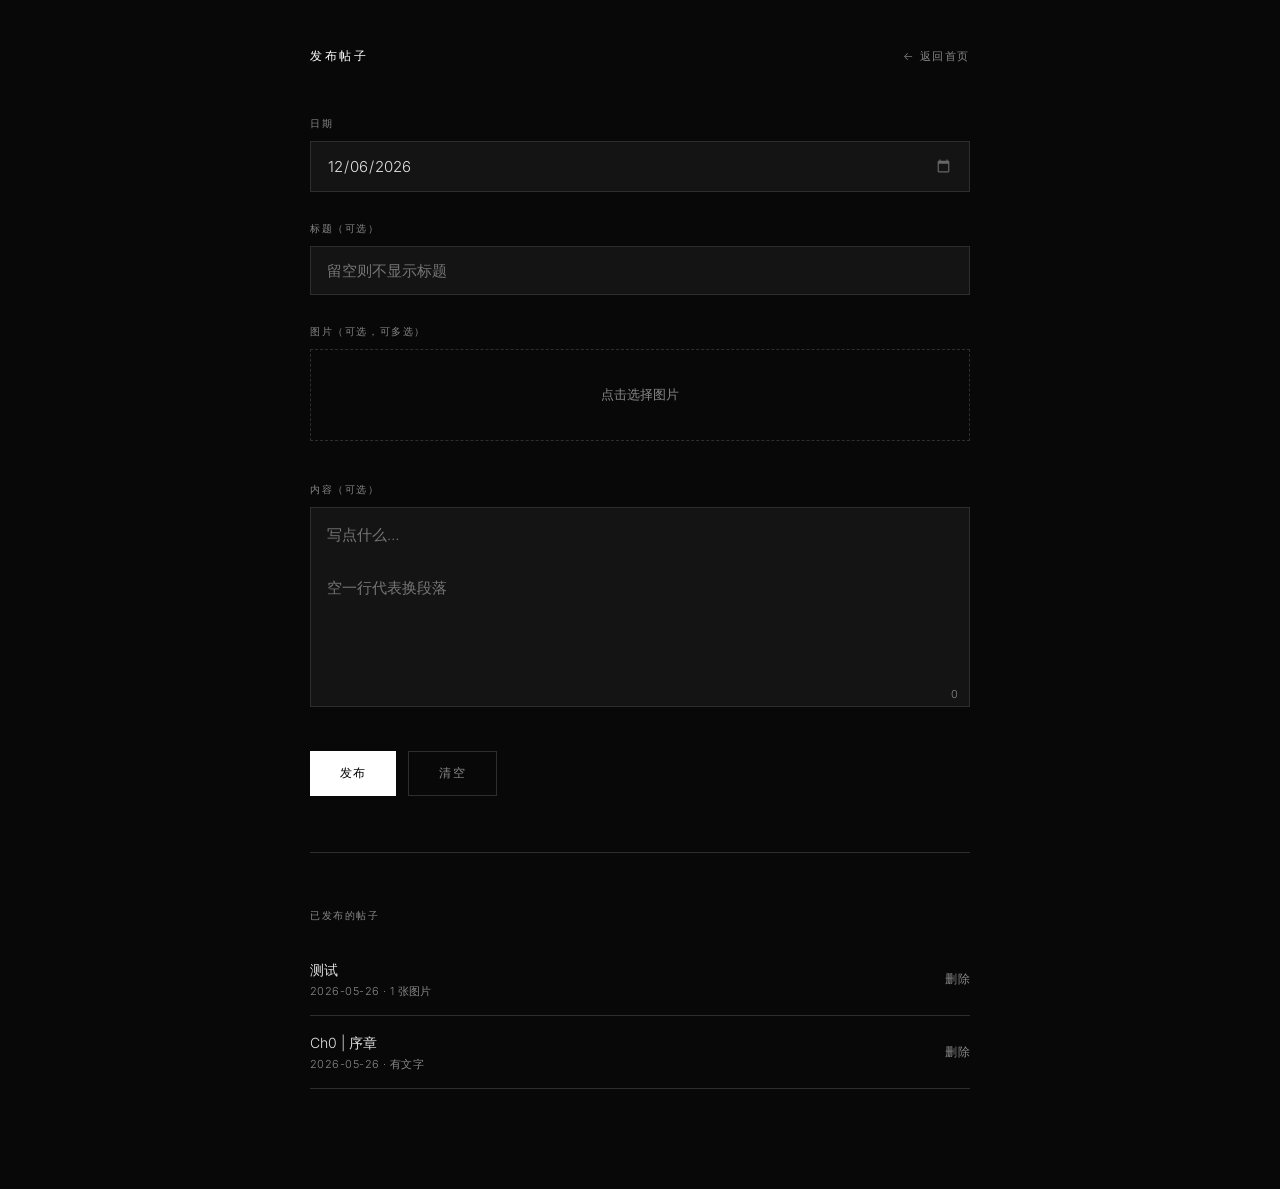
==== personal-website/admin.html @ 04aef4e5 "Add files via upload" ====
<!DOCTYPE html>
<html lang="zh-CN">
<head>
  <meta charset="UTF-8">
  <meta name="viewport" content="width=device-width, initial-scale=1.0">
  <title>发布帖子 · 枝山</title>
  <link rel="preconnect" href="https://fonts.googleapis.com">
  <link href="https://fonts.googleapis.com/css2?family=Inter:wght@300;400;500&display=swap" rel="stylesheet">
  <style>
    *, *::before, *::after { box-sizing: border-box; margin: 0; padding: 0; }

    :root {
      --bg: #080808;
      --surface: #141414;
      --border: #2e2e2e;
      --text: #e0e0e0;
      --text-muted: #888;
      --accent: #fff;
      --success: #5a9;
      --error: #e55;
    }

    body {
      background: var(--bg);
      color: var(--text);
      font-family: 'Inter', sans-serif;
      font-weight: 300;
      min-height: 100vh;
      padding: 48px 20px 100px;
    }

    .container { max-width: 660px; margin: 0 auto; }

    .top-bar {
      display: flex;
      justify-content: space-between;
      align-items: center;
      margin-bottom: 52px;
    }

    h1 {
      font-size: 12px;
      font-weight: 400;
      letter-spacing: 0.22em;
      text-transform: uppercase;
      color: var(--accent);
    }

    .back-link {
      font-size: 11px;
      letter-spacing: 0.14em;
      text-transform: uppercase;
      color: var(--text-muted);
      text-decoration: none;
      transition: color 0.18s;
    }
    .back-link:hover { color: var(--accent); }

    /* ── Form ── */
    .form-group { margin-bottom: 30px; }

    label {
      display: block;
      font-size: 10px;
      letter-spacing: 0.16em;
      text-transform: uppercase;
      color: var(--text-muted);
      margin-bottom: 10px;
    }

    input[type="text"],
    input[type="date"],
    textarea {
      width: 100%;
      background: var(--surface);
      border: 1px solid var(--border);
      color: var(--text);
      font-family: 'Inter', sans-serif;
      font-size: 15px;
      font-weight: 300;
      padding: 14px 16px;
      outline: none;
      transition: border 0.18s;
      resize: none;
      -webkit-appearance: none;
    }
    input[type="text"]:focus,
    input[type="date"]:focus,
    textarea:focus { border-color: #3a3a3a; }
    textarea { min-height: 200px; line-height: 1.75; }

    input[type="date"]::-webkit-calendar-picker-indicator {
      filter: invert(0.4);
      cursor: pointer;
    }

    /* ── Image upload ── */
    .upload-area {
      border: 1px dashed var(--border);
      padding: 36px;
      text-align: center;
      cursor: pointer;
      transition: border 0.18s;
    }
    .upload-area:hover { border-color: #3a3a3a; }
    .upload-area p { color: var(--text-muted); font-size: 13px; }
    .upload-area input { display: none; }

    #image-previews {
      display: flex;
      flex-wrap: wrap;
      gap: 8px;
      margin-top: 12px;
    }
    .preview-item { position: relative; width: 96px; height: 96px; }
    .preview-item img {
      width: 100%; height: 100%;
      object-fit: cover;
      filter: brightness(0.75);
      display: block;
    }
    .remove-img {
      position: absolute; top: 4px; right: 4px;
      background: rgba(0,0,0,0.75);
      border: none; color: #fff;
      width: 22px; height: 22px;
      font-size: 14px; cursor: pointer;
      display: flex; align-items: center; justify-content: center;
    }

    /* ── Char count ── */
    .textarea-wrap { position: relative; }
    .char-count {
      position: absolute;
      bottom: 10px;
      right: 12px;
      font-size: 11px;
      font-family: 'Inter', sans-serif;
      color: var(--text-muted);
      pointer-events: none;
      letter-spacing: 0.04em;
    }

    /* ── Buttons ── */
    .btn {
      display: inline-block;
      padding: 13px 30px;
      font-family: 'Inter', sans-serif;
      font-size: 12px;
      font-weight: 400;
      letter-spacing: 0.1em;
      cursor: pointer;
      transition: all 0.18s;
      border: none;
      text-transform: uppercase;
    }
    .btn-primary { background: var(--accent); color: #000; }
    .btn-primary:hover { background: #d8d8d8; }
    .btn-primary:disabled { background: #333; color: #666; cursor: not-allowed; }
    .btn-ghost {
      background: transparent;
      color: var(--text-muted);
      border: 1px solid var(--border);
    }
    .btn-ghost:hover { border-color: #3a3a3a; color: var(--text); }
    .btn-delete {
      background: transparent; border: none;
      color: var(--text-muted);
      font-size: 12px; font-family: 'Inter', sans-serif;
      cursor: pointer; padding: 4px 0;
      letter-spacing: 0.04em;
      transition: color 0.15s;
    }
    .btn-delete:hover { color: var(--error); }

    /* ── Status ── */
    #status {
      font-size: 13px;
      padding: 12px 16px;
      display: none;
      margin-top: 20px;
      letter-spacing: 0.02em;
    }
    #status.success {
      background: rgba(85,170,120,0.08);
      color: var(--success);
      border: 1px solid rgba(85,170,120,0.25);
    }
    #status.error {
      background: rgba(220,80,80,0.08);
      color: var(--error);
      border: 1px solid rgba(220,80,80,0.2);
    }

    .form-actions { display: flex; gap: 12px; margin-top: 40px; }
    .divider { border: none; border-top: 1px solid var(--border); margin: 56px 0; }

    /* ── Posts list ── */
    #posts-section h2 {
      font-size: 10px;
      letter-spacing: 0.16em;
      text-transform: uppercase;
      color: var(--text-muted);
      margin-bottom: 20px;
      font-weight: 400;
    }
    .post-item {
      display: flex;
      justify-content: space-between;
      align-items: center;
      padding: 16px 0;
      border-bottom: 1px solid var(--border);
    }
    .post-item-title { font-size: 14px; color: var(--text); line-height: 1.5; }
    .post-item-meta { font-size: 11px; color: var(--text-muted); margin-top: 4px; letter-spacing: 0.04em; }
  </style>
</head>
<body>
  <div class="container">
    <div class="top-bar">
      <h1>发布帖子</h1>
      <a href="index.html" class="back-link">← 返回首页</a>
    </div>

    <div class="form-group">
      <label>日期</label>
      <input type="date" id="post-date">
    </div>

    <div class="form-group">
      <label>标题（可选）</label>
      <input type="text" id="post-title" placeholder="留空则不显示标题">
    </div>

    <div class="form-group">
      <label>图片（可选，可多选）</label>
      <div class="upload-area" onclick="document.getElementById('image-input').click()">
        <p>点击选择图片</p>
        <input type="file" id="image-input" accept="image/*" multiple onchange="handleImages(this)">
      </div>
      <div id="image-previews"></div>
    </div>

    <div class="form-group">
      <label>内容（可选）</label>
      <div class="textarea-wrap">
        <textarea id="post-content" placeholder="写点什么…&#10;&#10;空一行代表换段落" oninput="updateCount(this)"></textarea>
        <span class="char-count" id="char-count">0</span>
      </div>
    </div>

    <div id="status"></div>

    <div class="form-actions">
      <button class="btn btn-primary" id="publish-btn" onclick="publishPost()">发布</button>
      <button class="btn btn-ghost" onclick="clearForm()">清空</button>
    </div>

    <hr class="divider">

    <div id="posts-section">
      <h2>已发布的帖子</h2>
      <div id="posts-list"></div>
    </div>
  </div>

  <script>
    let selectedImages = [];
    let postsData = { posts: [] };

    const today = new Date().toISOString().split('T')[0];
    document.getElementById('post-date').value = today;

    // ── 页面加载时读取帖子 ──
    async function loadPosts() {
      try {
        const res = await fetch('posts.json?t=' + Date.now());
        postsData = await res.json();
        renderPostsList();
      } catch (e) {
        postsData = { posts: [] };
        renderPostsList();
      }
    }

    function renderPostsList() {
      const list = document.getElementById('posts-list');
      if (!postsData.posts.length) {
        list.innerHTML = '<p style="color:#444;font-size:13px;padding:16px 0">还没有帖子</p>';
        return;
      }
      list.innerHTML = postsData.posts.map((p, i) => {
        const preview = p.title || (p.content ? p.content.substring(0, 36) + '…' : '[ 图片帖子 ]');
        const meta = [p.date, p.images?.length ? p.images.length + ' 张图片' : '', p.content ? '有文字' : ''].filter(Boolean).join(' · ');
        return `
          <div class="post-item">
            <div>
              <div class="post-item-title">${escapeHtml(preview)}</div>
              <div class="post-item-meta">${meta}</div>
            </div>
            <button class="btn-delete" onclick="deletePost(${i})">删除</button>
          </div>`;
      }).join('');
    }

    // ── 图片处理 ──
    function handleImages(input) {
      selectedImages = [...selectedImages, ...Array.from(input.files)];
      input.value = '';
      renderPreviews();
    }

    function renderPreviews() {
      document.getElementById('image-previews').innerHTML =
        selectedImages.map((f, i) => `
          <div class="preview-item">
            <img src="${URL.createObjectURL(f)}" alt="">
            <button class="remove-img" onclick="removeImage(${i})">×</button>
          </div>`).join('');
    }

    function removeImage(i) {
      selectedImages.splice(i, 1);
      renderPreviews();
    }

    // ── 发布 ──
    async function publishPost() {
      const title   = document.getElementById('post-title').value.trim();
      const content = document.getElementById('post-content').value.trim();
      const date    = document.getElementById('post-date').value;

      if (!title && !content && selectedImages.length === 0) {
        showStatus('请至少填写标题、内容或选择图片', 'error'); return;
      }
      if (!date) { showStatus('请选择日期', 'error'); return; }

      const btn = document.getElementById('publish-btn');
      btn.disabled = true;
      btn.textContent = '发布中…';

      try {
        // 上传图片
        const imageNames = [];
        if (selectedImages.length > 0) {
          const formData = new FormData();
          selectedImages.forEach(f => formData.append('images', f));
          const res = await fetch('/api/images', { method: 'POST', body: formData });
          const data = await res.json();
          if (!data.ok) throw new Error(data.error);
          imageNames.push(...data.files);
        }

        // 确定类型
        let type = 'text';
        if (imageNames.length && content) type = 'both';
        else if (imageNames.length)       type = 'image';

        // 新帖子
        const maxId = postsData.posts.reduce((m, p) => Math.max(m, parseInt(p.id) || 0), 0);
        postsData.posts.unshift({ id: String(maxId + 1), date, title, content, images: imageNames, type });

        // 保存 posts.json
        const res = await fetch('/api/posts', {
          method: 'POST',
          headers: { 'Content-Type': 'application/json' },
          body: JSON.stringify(postsData)
        });
        const data = await res.json();
        if (!data.ok) throw new Error(data.error);

        showStatus('✓ 发布成功！', 'success');
        clearForm();
        renderPostsList();

      } catch (e) {
        showStatus('发布失败：' + e.message, 'error');
      } finally {
        btn.disabled = false;
        btn.textContent = '发布';
      }
    }

    // ── 删除 ──
    async function deletePost(i) {
      if (!confirm('确认删除这条帖子？')) return;
      postsData.posts.splice(i, 1);
      try {
        const res = await fetch('/api/posts', {
          method: 'POST',
          headers: { 'Content-Type': 'application/json' },
          body: JSON.stringify(postsData)
        });
        const data = await res.json();
        if (!data.ok) throw new Error(data.error);
        renderPostsList();
        showStatus('已删除', 'success');
      } catch (e) {
        showStatus('删除失败：' + e.message, 'error');
      }
    }

    // ── 清空 ──
    function clearForm() {
      document.getElementById('post-title').value = '';
      document.getElementById('post-content').value = '';
      document.getElementById('post-date').value = today;
      document.getElementById('char-count').textContent = '0';
      selectedImages = [];
      document.getElementById('image-previews').innerHTML = '';
    }

    function showStatus(msg, type) {
      const el = document.getElementById('status');
      el.innerHTML = type === 'success'
        ? `${msg} <a href="index.html" style="color:inherit;text-decoration:underline;margin-left:8px;">查看首页 →</a>`
        : escapeHtml(msg);
      el.className = type;
      el.style.display = 'block';
      if (type === 'success') setTimeout(() => el.style.display = 'none', 6000);
    }

    function updateCount(el) {
      document.getElementById('char-count').textContent = el.value.length;
    }

    function escapeHtml(s) {
      return String(s).replace(/&/g,'&amp;').replace(/</g,'&lt;').replace(/>/g,'&gt;');
    }

    loadPosts();
  </script>
</body>
</html>
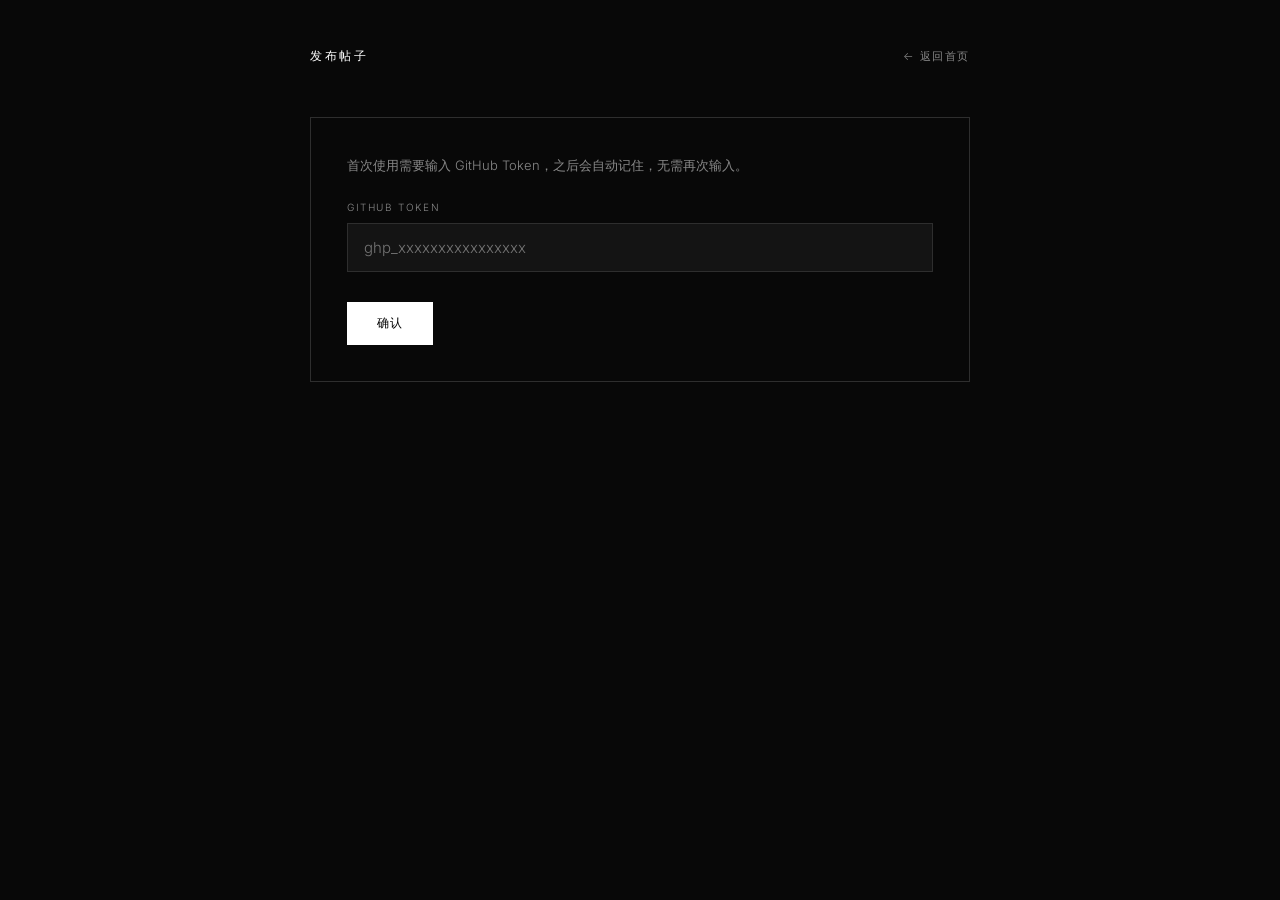
==== commit d2141fda: "Update admin.html" ====
--- a/personal-website/admin.html
+++ b/personal-website/admin.html
@@ -56,7 +56,22 @@
     }
     .back-link:hover { color: var(--accent); }
 
+    /* ── Setup ── */
+    #setup {
+      border: 1px solid var(--border);
+      padding: 36px;
+      margin-bottom: 0;
+    }
+    #setup p {
+      font-size: 13px;
+      color: var(--text-muted);
+      line-height: 1.8;
+      margin-bottom: 24px;
+    }
+
     /* ── Form ── */
+    #form-section { display: none; }
+
     .form-group { margin-bottom: 30px; }
 
     label {
@@ -70,6 +85,7 @@
 
     input[type="text"],
     input[type="date"],
+    input[type="password"],
     textarea {
       width: 100%;
       background: var(--surface);
@@ -84,14 +100,24 @@
       resize: none;
       -webkit-appearance: none;
     }
-    input[type="text"]:focus,
-    input[type="date"]:focus,
-    textarea:focus { border-color: #3a3a3a; }
+    input:focus, textarea:focus { border-color: #3a3a3a; }
     textarea { min-height: 200px; line-height: 1.75; }
 
     input[type="date"]::-webkit-calendar-picker-indicator {
       filter: invert(0.4);
       cursor: pointer;
+    }
+
+    /* ── Textarea with char count ── */
+    .textarea-wrap { position: relative; }
+    .char-count {
+      position: absolute;
+      bottom: 10px;
+      right: 12px;
+      font-size: 11px;
+      color: var(--text-muted);
+      pointer-events: none;
+      letter-spacing: 0.04em;
     }
 
     /* ── Image upload ── */
@@ -126,19 +152,6 @@
       width: 22px; height: 22px;
       font-size: 14px; cursor: pointer;
       display: flex; align-items: center; justify-content: center;
-    }
-
-    /* ── Char count ── */
-    .textarea-wrap { position: relative; }
-    .char-count {
-      position: absolute;
-      bottom: 10px;
-      right: 12px;
-      font-size: 11px;
-      font-family: 'Inter', sans-serif;
-      color: var(--text-muted);
-      pointer-events: none;
-      letter-spacing: 0.04em;
     }
 
     /* ── Buttons ── */
@@ -191,6 +204,11 @@
       color: var(--error);
       border: 1px solid rgba(220,80,80,0.2);
     }
+    #status.loading {
+      background: rgba(255,255,255,0.04);
+      color: var(--text-muted);
+      border: 1px solid var(--border);
+    }
 
     .form-actions { display: flex; gap: 12px; margin-top: 40px; }
     .divider { border: none; border-top: 1px solid var(--border); margin: 56px 0; }
@@ -222,64 +240,156 @@
       <a href="index.html" class="back-link">← 返回首页</a>
     </div>
 
-    <div class="form-group">
-      <label>日期</label>
-      <input type="date" id="post-date">
+    <!-- 首次使用：输入 Token -->
+    <div id="setup">
+      <p>首次使用需要输入 GitHub Token，之后会自动记住，无需再次输入。</p>
+      <div class="form-group">
+        <label>GitHub Token</label>
+        <input type="password" id="token-input" placeholder="ghp_xxxxxxxxxxxxxxxx">
+      </div>
+      <button class="btn btn-primary" onclick="saveToken()">确认</button>
     </div>
 
-    <div class="form-group">
-      <label>标题（可选）</label>
-      <input type="text" id="post-title" placeholder="留空则不显示标题">
-    </div>
-
-    <div class="form-group">
-      <label>图片（可选，可多选）</label>
-      <div class="upload-area" onclick="document.getElementById('image-input').click()">
-        <p>点击选择图片</p>
-        <input type="file" id="image-input" accept="image/*" multiple onchange="handleImages(this)">
-      </div>
-      <div id="image-previews"></div>
-    </div>
-
-    <div class="form-group">
-      <label>内容（可选）</label>
-      <div class="textarea-wrap">
-        <textarea id="post-content" placeholder="写点什么…&#10;&#10;空一行代表换段落" oninput="updateCount(this)"></textarea>
-        <span class="char-count" id="char-count">0</span>
-      </div>
-    </div>
-
-    <div id="status"></div>
-
-    <div class="form-actions">
-      <button class="btn btn-primary" id="publish-btn" onclick="publishPost()">发布</button>
-      <button class="btn btn-ghost" onclick="clearForm()">清空</button>
-    </div>
-
-    <hr class="divider">
-
-    <div id="posts-section">
-      <h2>已发布的帖子</h2>
-      <div id="posts-list"></div>
+    <!-- 发帖表单 -->
+    <div id="form-section">
+
+      <div class="form-group">
+        <label>日期</label>
+        <input type="date" id="post-date">
+      </div>
+
+      <div class="form-group">
+        <label>标题（可选）</label>
+        <input type="text" id="post-title" placeholder="留空则不显示标题">
+      </div>
+
+      <div class="form-group">
+        <label>图片（可选，可多选）</label>
+        <div class="upload-area" onclick="document.getElementById('image-input').click()">
+          <p>点击选择图片</p>
+          <input type="file" id="image-input" accept="image/*" multiple onchange="handleImages(this)">
+        </div>
+        <div id="image-previews"></div>
+      </div>
+
+      <div class="form-group">
+        <label>内容（可选）</label>
+        <div class="textarea-wrap">
+          <textarea id="post-content" placeholder="写点什么…&#10;&#10;空一行代表换段落" oninput="updateCount(this)"></textarea>
+          <span class="char-count" id="char-count">0</span>
+        </div>
+      </div>
+
+      <div id="status"></div>
+
+      <div class="form-actions">
+        <button class="btn btn-primary" id="publish-btn" onclick="publishPost()">发布</button>
+        <button class="btn btn-ghost" onclick="clearForm()">清空</button>
+      </div>
+
+      <hr class="divider">
+
+      <div id="posts-section">
+        <h2>已发布的帖子</h2>
+        <div id="posts-list"></div>
+      </div>
     </div>
   </div>
 
   <script>
+    const OWNER = 'xinmaxine11-code';
+    const REPO  = 'zhishan';
+    const BRANCH = 'main';
+
+    let postsData = { posts: [] };
+    let postsSha  = null;
     let selectedImages = [];
-    let postsData = { posts: [] };
 
     const today = new Date().toISOString().split('T')[0];
     document.getElementById('post-date').value = today;
 
-    // ── 页面加载时读取帖子 ──
+    // ── 初始化 ──
+    (function init() {
+      const token = localStorage.getItem('gh_token');
+      if (token) {
+        document.getElementById('setup').style.display = 'none';
+        document.getElementById('form-section').style.display = 'block';
+        loadPosts();
+      }
+    })();
+
+    function saveToken() {
+      const token = document.getElementById('token-input').value.trim();
+      if (!token) { alert('请输入 Token'); return; }
+      localStorage.setItem('gh_token', token);
+      document.getElementById('setup').style.display = 'none';
+      document.getElementById('form-section').style.display = 'block';
+      loadPosts();
+    }
+
+    // ── GitHub API ──
+    async function ghRequest(method, path, body = null) {
+      const token = localStorage.getItem('gh_token');
+      const opts = {
+        method,
+        headers: {
+          'Authorization': `token ${token}`,
+          'Accept': 'application/vnd.github.v3+json',
+          'Content-Type': 'application/json'
+        }
+      };
+      if (body) opts.body = JSON.stringify(body);
+      const res = await fetch(`https://api.github.com${path}`, opts);
+      if (!res.ok) {
+        const err = await res.json().catch(() => ({}));
+        throw new Error(err.message || `HTTP ${res.status}`);
+      }
+      return res.json();
+    }
+
+    async function getFile(filePath) {
+      const data = await ghRequest('GET', `/repos/${OWNER}/${REPO}/contents/${filePath}`);
+      return {
+        content: decodeURIComponent(escape(atob(data.content.replace(/\n/g, '')))),
+        sha: data.sha
+      };
+    }
+
+    async function putFile(filePath, content, sha, message) {
+      const encoded = btoa(unescape(encodeURIComponent(content)));
+      const body = { message, content: encoded, branch: BRANCH };
+      if (sha) body.sha = sha;
+      await ghRequest('PUT', `/repos/${OWNER}/${REPO}/contents/${filePath}`, body);
+    }
+
+    async function uploadImage(filename, arrayBuffer) {
+      let sha = null;
+      try {
+        const existing = await ghRequest('GET', `/repos/${OWNER}/${REPO}/contents/images/${filename}`);
+        sha = existing.sha;
+      } catch (e) {}
+
+      const bytes = new Uint8Array(arrayBuffer);
+      let binary = '';
+      for (let i = 0; i < bytes.length; i++) binary += String.fromCharCode(bytes[i]);
+      const base64 = btoa(binary);
+
+      const body = { message: `上传图片 ${filename}`, content: base64, branch: BRANCH };
+      if (sha) body.sha = sha;
+      await ghRequest('PUT', `/repos/${OWNER}/${REPO}/contents/images/${filename}`, body);
+    }
+
+    // ── 读取帖子 ──
     async function loadPosts() {
+      showStatus('正在加载…', 'loading');
       try {
-        const res = await fetch('posts.json?t=' + Date.now());
-        postsData = await res.json();
+        const { content, sha } = await getFile('posts.json');
+        postsData = JSON.parse(content);
+        postsSha  = sha;
         renderPostsList();
+        document.getElementById('status').style.display = 'none';
       } catch (e) {
-        postsData = { posts: [] };
-        renderPostsList();
+        showStatus('加载失败：' + e.message, 'error');
       }
     }
 
@@ -340,36 +450,32 @@
       btn.textContent = '发布中…';
 
       try {
-        // 上传图片
+        showStatus('正在上传图片…', 'loading');
+
         const imageNames = [];
-        if (selectedImages.length > 0) {
-          const formData = new FormData();
-          selectedImages.forEach(f => formData.append('images', f));
-          const res = await fetch('/api/images', { method: 'POST', body: formData });
-          const data = await res.json();
-          if (!data.ok) throw new Error(data.error);
-          imageNames.push(...data.files);
+        for (const file of selectedImages) {
+          const safeName = `${Date.now()}-${file.name.replace(/[^a-zA-Z0-9._-]/g, '_')}`;
+          const buffer = await file.arrayBuffer();
+          await uploadImage(safeName, buffer);
+          imageNames.push(safeName);
         }
 
-        // 确定类型
+        showStatus('正在保存帖子…', 'loading');
+
         let type = 'text';
         if (imageNames.length && content) type = 'both';
         else if (imageNames.length)       type = 'image';
 
-        // 新帖子
         const maxId = postsData.posts.reduce((m, p) => Math.max(m, parseInt(p.id) || 0), 0);
         postsData.posts.unshift({ id: String(maxId + 1), date, title, content, images: imageNames, type });
 
-        // 保存 posts.json
-        const res = await fetch('/api/posts', {
-          method: 'POST',
-          headers: { 'Content-Type': 'application/json' },
-          body: JSON.stringify(postsData)
-        });
-        const data = await res.json();
-        if (!data.ok) throw new Error(data.error);
-
-        showStatus('✓ 发布成功！', 'success');
+        await putFile('posts.json', JSON.stringify(postsData, null, 2), postsSha, '发布新帖子');
+
+        // 刷新 SHA
+        const { sha } = await getFile('posts.json');
+        postsSha = sha;
+
+        showStatus('✓ 发布成功！Netlify 正在自动部署，约 1 分钟后线上生效。', 'success');
         clearForm();
         renderPostsList();
 
@@ -386,21 +492,17 @@
       if (!confirm('确认删除这条帖子？')) return;
       postsData.posts.splice(i, 1);
       try {
-        const res = await fetch('/api/posts', {
-          method: 'POST',
-          headers: { 'Content-Type': 'application/json' },
-          body: JSON.stringify(postsData)
-        });
-        const data = await res.json();
-        if (!data.ok) throw new Error(data.error);
+        await putFile('posts.json', JSON.stringify(postsData, null, 2), postsSha, '删除帖子');
+        const { sha } = await getFile('posts.json');
+        postsSha = sha;
         renderPostsList();
-        showStatus('已删除', 'success');
+        showStatus('已删除，约 1 分钟后线上生效', 'success');
       } catch (e) {
         showStatus('删除失败：' + e.message, 'error');
       }
     }
 
-    // ── 清空 ──
+    // ── 工具 ──
     function clearForm() {
       document.getElementById('post-title').value = '';
       document.getElementById('post-content').value = '';
@@ -410,25 +512,21 @@
       document.getElementById('image-previews').innerHTML = '';
     }
 
+    function updateCount(el) {
+      document.getElementById('char-count').textContent = el.value.length;
+    }
+
     function showStatus(msg, type) {
       const el = document.getElementById('status');
-      el.innerHTML = type === 'success'
-        ? `${msg} <a href="index.html" style="color:inherit;text-decoration:underline;margin-left:8px;">查看首页 →</a>`
-        : escapeHtml(msg);
+      el.textContent = msg;
       el.className = type;
       el.style.display = 'block';
-      if (type === 'success') setTimeout(() => el.style.display = 'none', 6000);
-    }
-
-    function updateCount(el) {
-      document.getElementById('char-count').textContent = el.value.length;
+      if (type === 'success') setTimeout(() => el.style.display = 'none', 8000);
     }
 
     function escapeHtml(s) {
       return String(s).replace(/&/g,'&amp;').replace(/</g,'&lt;').replace(/>/g,'&gt;');
     }
-
-    loadPosts();
   </script>
 </body>
 </html>
